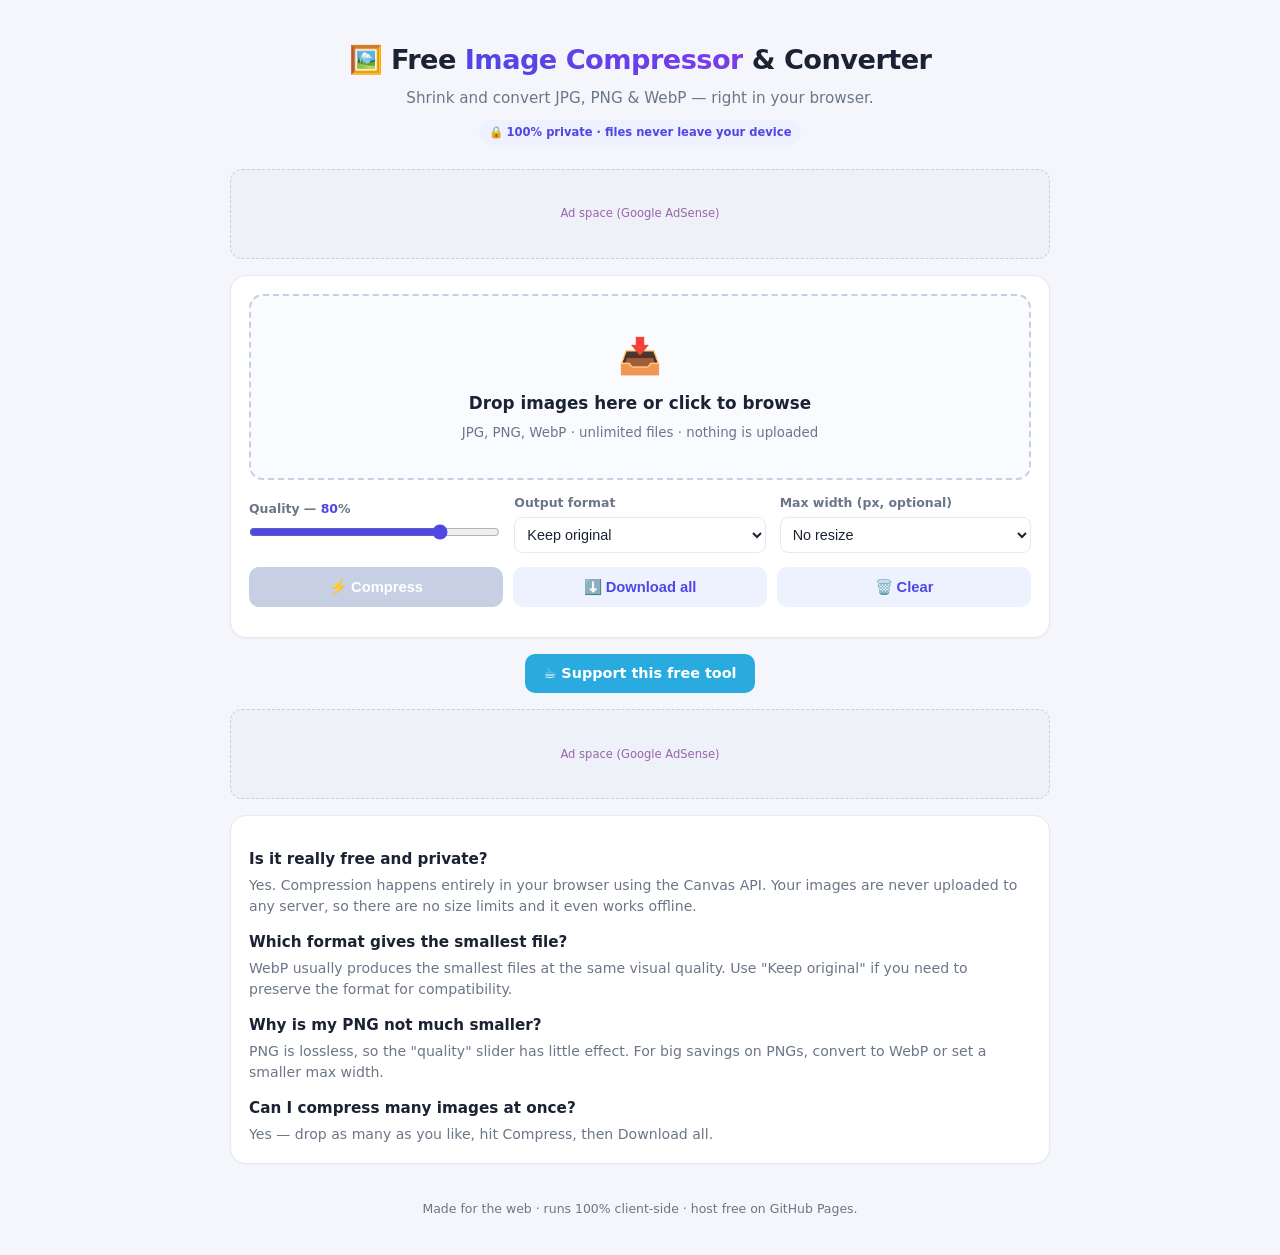
==== image-compressor/index.html @ 0b11c583 "Add global image compressor & converter tool (client-side, English) New standalone tool in image-com" ====
<!DOCTYPE html>
<html lang="en">
<head>
<meta charset="UTF-8">
<meta name="viewport" content="width=device-width, initial-scale=1.0">

<!-- ===== SEO (change YOUR-USERNAME to your GitHub username after deploy) ===== -->
<title>Free Image Compressor & Converter — Compress JPG, PNG, WebP Online</title>
<meta name="description" content="Compress and convert images online for free. Reduce JPG, PNG and WebP file size right in your browser — no upload, 100% private, unlimited and works offline.">
<meta name="keywords" content="compress image, image compressor, reduce image size, convert image, jpg to webp, png compressor, image converter online, resize image">
<link rel="canonical" href="https://YOUR-USERNAME.github.io/tft/image-compressor/">

<!-- Open Graph: nice preview when shared on social / Discord -->
<meta property="og:type" content="website">
<meta property="og:title" content="Free Image Compressor & Converter — 100% Private">
<meta property="og:description" content="Shrink JPG, PNG & WebP images in your browser. No upload, no limits, works offline.">
<meta property="og:url" content="https://YOUR-USERNAME.github.io/tft/image-compressor/">

<!-- Structured data helps Google understand this is a free web app -->
<script type="application/ld+json">
{
  "@context": "https://schema.org",
  "@type": "WebApplication",
  "name": "Free Image Compressor & Converter",
  "applicationCategory": "MultimediaApplication",
  "operatingSystem": "Web",
  "offers": { "@type": "Offer", "price": "0", "priceCurrency": "USD" }
}
</script>

<!-- ===== GOOGLE ADSENSE ===== -->
<!-- After AdSense approval, uncomment and replace ca-pub-XXXX with your ID -->
<!-- <script async src="https://pagead2.googlesyndication.com/pagead/js/adsbygoogle.js?client=ca-pub-XXXXXXXXXXXXXXXX" crossorigin="anonymous"></script> -->

<style>
:root {
  --bg: #f4f6fb; --card: #ffffff; --ink: #1a2233; --muted: #6b7688;
  --brand: #4f46e5; --brand-2: #7c3aed; --line: #e5e9f2; --good: #16a34a;
}
* { box-sizing: border-box; margin: 0; padding: 0; }
body {
  background: var(--bg); color: var(--ink);
  font-family: -apple-system, "Segoe UI", Roboto, system-ui, sans-serif;
  line-height: 1.5; padding: 16px;
}
.wrap { max-width: 820px; margin: 0 auto; }
header { text-align: center; padding: 24px 0 8px; }
header h1 { font-size: 1.7rem; letter-spacing: -0.02em; }
header h1 span { background: linear-gradient(90deg, var(--brand), var(--brand-2)); -webkit-background-clip: text; background-clip: text; color: transparent; }
header p { color: var(--muted); margin-top: 6px; font-size: 0.95rem; }
.badge { display: inline-block; background: #eef2ff; color: var(--brand); font-size: 0.72rem; font-weight: 600; padding: 4px 10px; border-radius: 999px; margin-top: 10px; }

.card { background: var(--card); border: 1px solid var(--line); border-radius: 16px; padding: 18px; margin: 16px 0; box-shadow: 0 1px 3px rgba(20,30,60,.04); }

.drop {
  border: 2px dashed #c7cfe2; border-radius: 14px; padding: 34px 16px; text-align: center;
  cursor: pointer; transition: .15s; background: #fafbff;
}
.drop.hover { border-color: var(--brand); background: #f0f2ff; }
.drop .big { font-size: 2.2rem; }
.drop h2 { font-size: 1.05rem; margin: 8px 0 4px; }
.drop small { color: var(--muted); }

.controls { display: flex; flex-wrap: wrap; gap: 14px; align-items: center; margin-top: 14px; }
.ctrl { flex: 1; min-width: 150px; }
.ctrl label { display: block; font-size: 0.78rem; color: var(--muted); margin-bottom: 4px; font-weight: 600; }
.ctrl output { font-weight: 700; color: var(--brand); }
input[type=range] { width: 100%; accent-color: var(--brand); }
select { width: 100%; padding: 8px; border-radius: 8px; border: 1px solid var(--line); background: #fff; color: var(--ink); font-size: 0.9rem; }

.btn { border: none; border-radius: 10px; padding: 11px 16px; font-weight: 700; font-size: 0.92rem; cursor: pointer; }
.btn-primary { background: var(--brand); color: #fff; }
.btn-primary:disabled { background: #c7cfe2; cursor: not-allowed; }
.btn-ghost { background: #eef2ff; color: var(--brand); }
.btn-row { display: flex; gap: 10px; margin-top: 14px; flex-wrap: wrap; }
.btn-row .btn { flex: 1; min-width: 140px; }

.item { display: flex; gap: 12px; align-items: center; padding: 10px 0; border-top: 1px solid var(--line); }
.item img { width: 52px; height: 52px; object-fit: cover; border-radius: 8px; background: #eef; flex: 0 0 52px; }
.item .meta { flex: 1; min-width: 0; }
.item .name { font-size: 0.85rem; font-weight: 600; white-space: nowrap; overflow: hidden; text-overflow: ellipsis; }
.item .sizes { font-size: 0.78rem; color: var(--muted); margin-top: 2px; }
.item .save { color: var(--good); font-weight: 700; }
.item a.dl { font-size: 0.78rem; color: var(--brand); text-decoration: none; font-weight: 700; white-space: nowrap; }
.spin { font-size: 0.78rem; color: var(--muted); }

.ad-slot { background: #eef1f8; border: 1px dashed #c7cfe2; border-radius: 12px; min-height: 90px; display: flex; align-items: center; justify-content: center; color: #96a; font-size: 0.72rem; margin: 16px 0; }
.donate { text-align: center; margin: 10px 0; }
.donate a { display: inline-block; background: #29abe0; color: #fff; text-decoration: none; padding: 9px 18px; border-radius: 10px; font-weight: 700; font-size: 0.9rem; }

.faq h3 { font-size: 0.95rem; margin: 14px 0 4px; }
.faq p { font-size: 0.88rem; color: var(--muted); }
footer { text-align: center; color: var(--muted); font-size: 0.78rem; padding: 20px 0; }
</style>
</head>
<body>
<div class="wrap">

  <header>
    <h1>🖼️ Free <span>Image Compressor</span> &amp; Converter</h1>
    <p>Shrink and convert JPG, PNG &amp; WebP — right in your browser.</p>
    <span class="badge">🔒 100% private · files never leave your device</span>
  </header>

  <!-- Top ad slot: paste AdSense <ins> here after approval -->
  <div class="ad-slot">Ad space (Google AdSense)</div>

  <div class="card">
    <div class="drop" id="drop">
      <div class="big">📥</div>
      <h2>Drop images here or click to browse</h2>
      <small>JPG, PNG, WebP · unlimited files · nothing is uploaded</small>
      <input type="file" id="file" accept="image/*" multiple hidden>
    </div>

    <div class="controls">
      <div class="ctrl">
        <label>Quality — <output id="qOut">80</output>%</label>
        <input type="range" id="quality" min="10" max="100" value="80">
      </div>
      <div class="ctrl">
        <label>Output format</label>
        <select id="format">
          <option value="same">Keep original</option>
          <option value="image/webp">WebP (smallest)</option>
          <option value="image/jpeg">JPG</option>
          <option value="image/png">PNG</option>
        </select>
      </div>
      <div class="ctrl">
        <label>Max width (px, optional)</label>
        <select id="maxw">
          <option value="0">No resize</option>
          <option value="1920">1920</option>
          <option value="1280">1280</option>
          <option value="800">800</option>
          <option value="600">600</option>
        </select>
      </div>
    </div>

    <div class="btn-row">
      <button class="btn btn-primary" id="compressBtn" disabled>⚡ Compress</button>
      <button class="btn btn-ghost" id="downloadAll" disabled>⬇️ Download all</button>
      <button class="btn btn-ghost" id="clearBtn" disabled>🗑️ Clear</button>
    </div>

    <div id="results"></div>
    <div id="summary" style="margin-top:12px; font-weight:700; text-align:center; color:var(--good)"></div>
  </div>

  <!-- Support button (replace with your own Ko-fi / Buy Me a Coffee link) -->
  <div class="donate">
    <a href="https://ko-fi.com/YOUR-USERNAME" target="_blank" rel="noopener">☕ Support this free tool</a>
  </div>

  <!-- Mid ad slot -->
  <div class="ad-slot">Ad space (Google AdSense)</div>

  <!-- FAQ = great for SEO (Google loves Q&A content) -->
  <div class="card faq">
    <h3>Is it really free and private?</h3>
    <p>Yes. Compression happens entirely in your browser using the Canvas API. Your images are never uploaded to any server, so there are no size limits and it even works offline.</p>
    <h3>Which format gives the smallest file?</h3>
    <p>WebP usually produces the smallest files at the same visual quality. Use "Keep original" if you need to preserve the format for compatibility.</p>
    <h3>Why is my PNG not much smaller?</h3>
    <p>PNG is lossless, so the "quality" slider has little effect. For big savings on PNGs, convert to WebP or set a smaller max width.</p>
    <h3>Can I compress many images at once?</h3>
    <p>Yes — drop as many as you like, hit Compress, then Download all.</p>
  </div>

  <footer>
    Made for the web · runs 100% client-side · host free on GitHub Pages.
  </footer>
</div>

<script>
const dropEl = document.getElementById('drop');
const fileEl = document.getElementById('file');
const qEl = document.getElementById('quality');
const qOut = document.getElementById('qOut');
const formatEl = document.getElementById('format');
const maxwEl = document.getElementById('maxw');
const compressBtn = document.getElementById('compressBtn');
const downloadAllBtn = document.getElementById('downloadAll');
const clearBtn = document.getElementById('clearBtn');
const resultsEl = document.getElementById('results');
const summaryEl = document.getElementById('summary');

let items = []; // { file, name, originalSize, blob, compressedSize, url, node }

qEl.addEventListener('input', () => qOut.textContent = qEl.value);

// ---- helpers ----
function fmtBytes(b) {
  if (b < 1024) return b + ' B';
  if (b < 1024 * 1024) return (b / 1024).toFixed(1) + ' KB';
  return (b / 1024 / 1024).toFixed(2) + ' MB';
}
function extFor(type, fallback) {
  if (type === 'image/webp') return 'webp';
  if (type === 'image/jpeg') return 'jpg';
  if (type === 'image/png') return 'png';
  return fallback;
}
function baseName(name) { return name.replace(/\.[^.]+$/, ''); }

// ---- file intake ----
dropEl.addEventListener('click', () => fileEl.click());
fileEl.addEventListener('change', () => addFiles(fileEl.files));
['dragover', 'dragenter'].forEach(ev =>
  dropEl.addEventListener(ev, e => { e.preventDefault(); dropEl.classList.add('hover'); }));
['dragleave', 'drop'].forEach(ev =>
  dropEl.addEventListener(ev, e => { e.preventDefault(); dropEl.classList.remove('hover'); }));
dropEl.addEventListener('drop', e => {
  if (e.dataTransfer.files) addFiles(e.dataTransfer.files);
});

function addFiles(fileList) {
  for (const f of fileList) {
    if (!f.type.startsWith('image/')) continue;
    const item = { file: f, name: f.name, originalSize: f.size, blob: null, compressedSize: 0, url: null };
    items.push(item);
    renderItem(item);
  }
  refreshButtons();
}

function renderItem(item) {
  const node = document.createElement('div');
  node.className = 'item';
  const thumb = URL.createObjectURL(item.file);
  node.innerHTML =
    `<img src="${thumb}" alt="">
     <div class="meta">
       <div class="name">${item.name}</div>
       <div class="sizes"><span class="orig">${fmtBytes(item.originalSize)}</span> <span class="res"></span></div>
     </div>
     <span class="action spin">ready</span>`;
  item.node = node;
  resultsEl.appendChild(node);
}

// ---- core compression (all client-side, Canvas API) ----
function compressOne(item) {
  return new Promise(resolve => {
    const img = new Image();
    const src = URL.createObjectURL(item.file);
    img.onload = () => {
      let { width, height } = img;
      const maxW = parseInt(maxwEl.value, 10);
      if (maxW && width > maxW) {
        height = Math.round(height * (maxW / width));
        width = maxW;
      }
      const canvas = document.createElement('canvas');
      canvas.width = width; canvas.height = height;
      const ctx = canvas.getContext('2d');
      ctx.drawImage(img, 0, 0, width, height);

      let type = formatEl.value;
      if (type === 'same') type = item.file.type === 'image/png' ? 'image/png' : 'image/jpeg';
      const quality = parseInt(qEl.value, 10) / 100;

      canvas.toBlob(blob => {
        URL.revokeObjectURL(src);
        if (!blob) { resolve(); return; }
        item.blob = blob;
        item.compressedSize = blob.size;
        item.outType = type;
        if (item.url) URL.revokeObjectURL(item.url);
        item.url = URL.createObjectURL(blob);
        updateItemView(item);
        resolve();
      }, type, quality);
    };
    img.onerror = () => { URL.revokeObjectURL(src); resolve(); };
    img.src = src;
  });
}

function updateItemView(item) {
  const resEl = item.node.querySelector('.res');
  const actionEl = item.node.querySelector('.action');
  const saved = item.originalSize - item.compressedSize;
  const pct = item.originalSize ? Math.round(saved / item.originalSize * 100) : 0;
  const sign = pct >= 0 ? '−' : '+';
  resEl.innerHTML = `→ <b>${fmtBytes(item.compressedSize)}</b> <span class="save">(${sign}${Math.abs(pct)}%)</span>`;
  const ext = extFor(item.outType, extFor(item.file.type, 'img'));
  actionEl.outerHTML =
    `<a class="action dl" href="${item.url}" download="${baseName(item.name)}-min.${ext}">Download</a>`;
}

async function compressAll() {
  compressBtn.disabled = true;
  compressBtn.textContent = 'Compressing…';
  let totalIn = 0, totalOut = 0;
  for (const item of items) {
    item.node.querySelector('.action').textContent = '…';
    await compressOne(item);
    totalIn += item.originalSize;
    totalOut += item.compressedSize || item.originalSize;
  }
  const savedPct = totalIn ? Math.round((totalIn - totalOut) / totalIn * 100) : 0;
  summaryEl.textContent = `Done! ${fmtBytes(totalIn)} → ${fmtBytes(totalOut)} · saved ${savedPct}%`;
  compressBtn.textContent = '⚡ Compress';
  compressBtn.disabled = false;
  refreshButtons();
}

function downloadAll() {
  const ready = items.filter(i => i.url);
  ready.forEach((item, idx) => {
    setTimeout(() => {
      const ext = extFor(item.outType, extFor(item.file.type, 'img'));
      const a = document.createElement('a');
      a.href = item.url;
      a.download = `${baseName(item.name)}-min.${ext}`;
      document.body.appendChild(a); a.click(); a.remove();
    }, idx * 300); // stagger so the browser accepts multiple downloads
  });
}

function clearAll() {
  items.forEach(i => { if (i.url) URL.revokeObjectURL(i.url); });
  items = [];
  resultsEl.innerHTML = '';
  summaryEl.textContent = '';
  fileEl.value = '';
  refreshButtons();
}

function refreshButtons() {
  const has = items.length > 0;
  compressBtn.disabled = !has;
  clearBtn.disabled = !has;
  downloadAllBtn.disabled = !items.some(i => i.url);
}

compressBtn.addEventListener('click', compressAll);
downloadAllBtn.addEventListener('click', downloadAll);
clearBtn.addEventListener('click', clearAll);
</script>
</body>
</html>
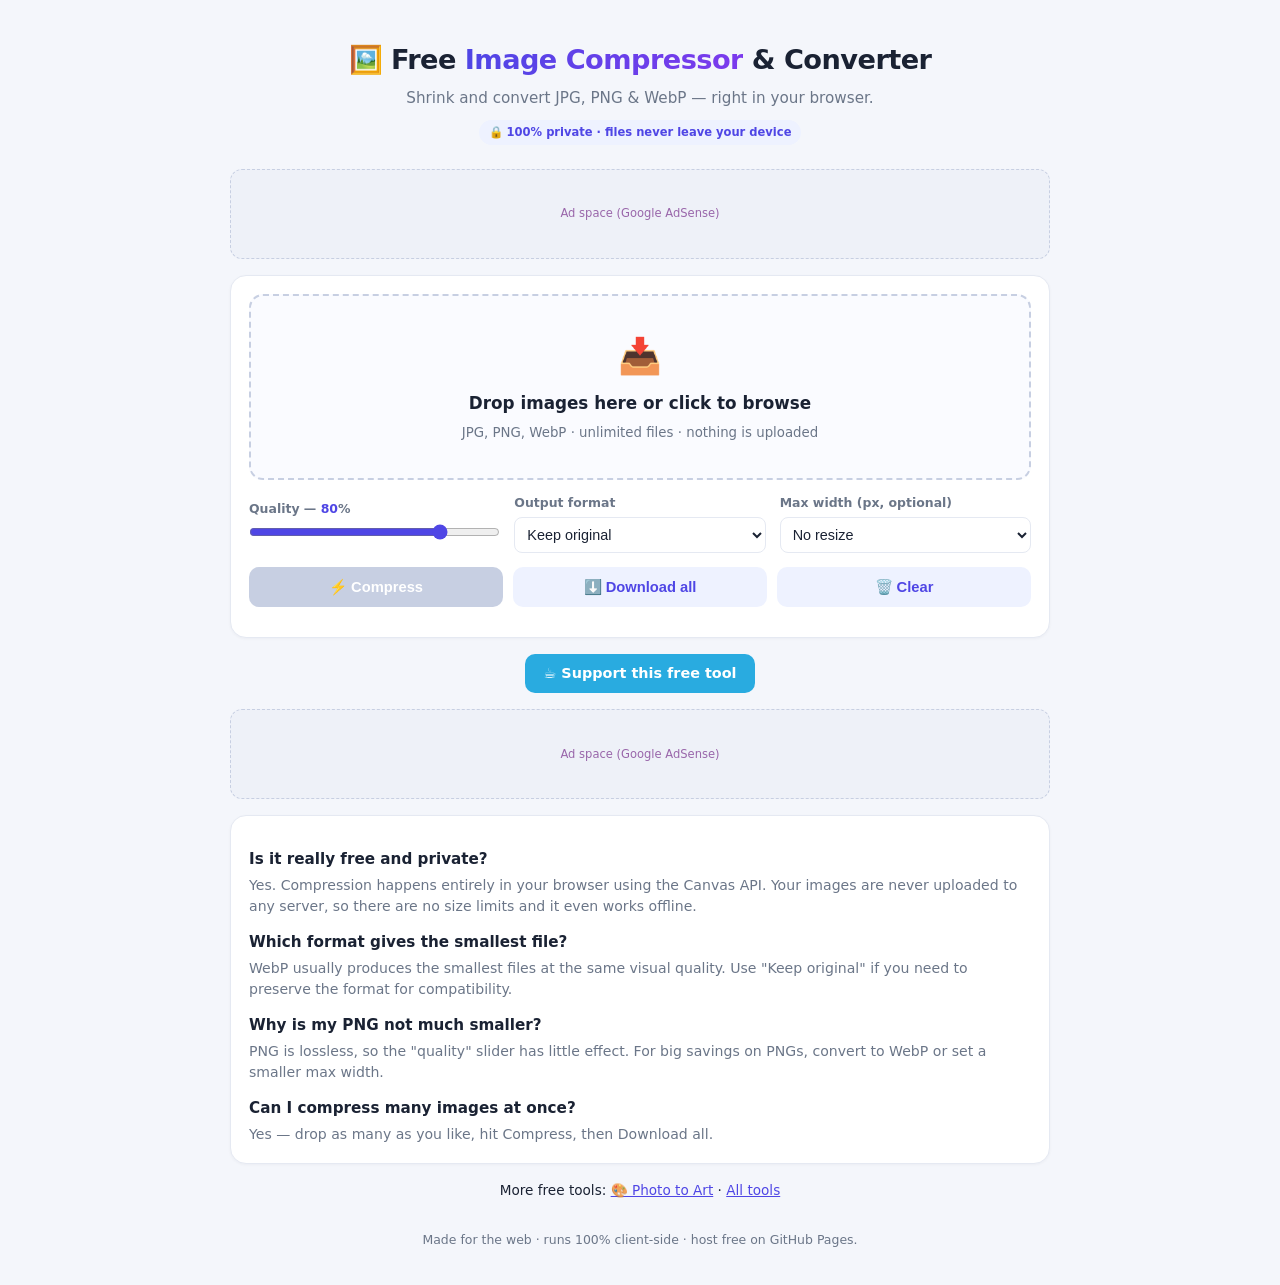
==== commit 2cd52126: "Add tools hub page, 5 more Pro effects, and cross-tool SEO links (a) New hub landing page at tools/ " ====
--- a/image-compressor/index.html
+++ b/image-compressor/index.html
@@ -5,16 +5,16 @@
 <meta name="viewport" content="width=device-width, initial-scale=1.0">
 
 <!-- ===== SEO (change YOUR-USERNAME to your GitHub username after deploy) ===== -->
-<title>Free Image Compressor & Converter — Compress JPG, PNG, WebP Online</title>
-<meta name="description" content="Compress and convert images online for free. Reduce JPG, PNG and WebP file size right in your browser — no upload, 100% private, unlimited and works offline.">
-<meta name="keywords" content="compress image, image compressor, reduce image size, convert image, jpg to webp, png compressor, image converter online, resize image">
-<link rel="canonical" href="https://YOUR-USERNAME.github.io/tft/image-compressor/">
+<title>Compress Image Online Free — No Upload JPG, PNG & WebP Compressor</title>
+<meta name="description" content="Free online image compressor & converter with no upload: reduce JPG, PNG and WebP file size right in your browser. 100% private, unlimited, works offline, no sign-up.">
+<meta name="keywords" content="compress image online free, image compressor no upload, reduce image size in browser, jpg to webp converter, png compressor online, resize image without uploading, private image compressor">
+<link rel="canonical" href="https://baoduy3108.github.io/tft/image-compressor/">
 
 <!-- Open Graph: nice preview when shared on social / Discord -->
 <meta property="og:type" content="website">
 <meta property="og:title" content="Free Image Compressor & Converter — 100% Private">
 <meta property="og:description" content="Shrink JPG, PNG & WebP images in your browser. No upload, no limits, works offline.">
-<meta property="og:url" content="https://YOUR-USERNAME.github.io/tft/image-compressor/">
+<meta property="og:url" content="https://baoduy3108.github.io/tft/image-compressor/">
 
 <!-- Structured data helps Google understand this is a free web app -->
 <script type="application/ld+json">
@@ -169,6 +169,10 @@
     <p>Yes — drop as many as you like, hit Compress, then Download all.</p>
   </div>
 
+  <nav style="text-align:center;margin:10px 0;font-size:.85rem">
+    More free tools: <a href="../photo-studio/" style="color:var(--brand)">🎨 Photo to Art</a> ·
+    <a href="../tools/" style="color:var(--brand)">All tools</a>
+  </nav>
   <footer>
     Made for the web · runs 100% client-side · host free on GitHub Pages.
   </footer>
